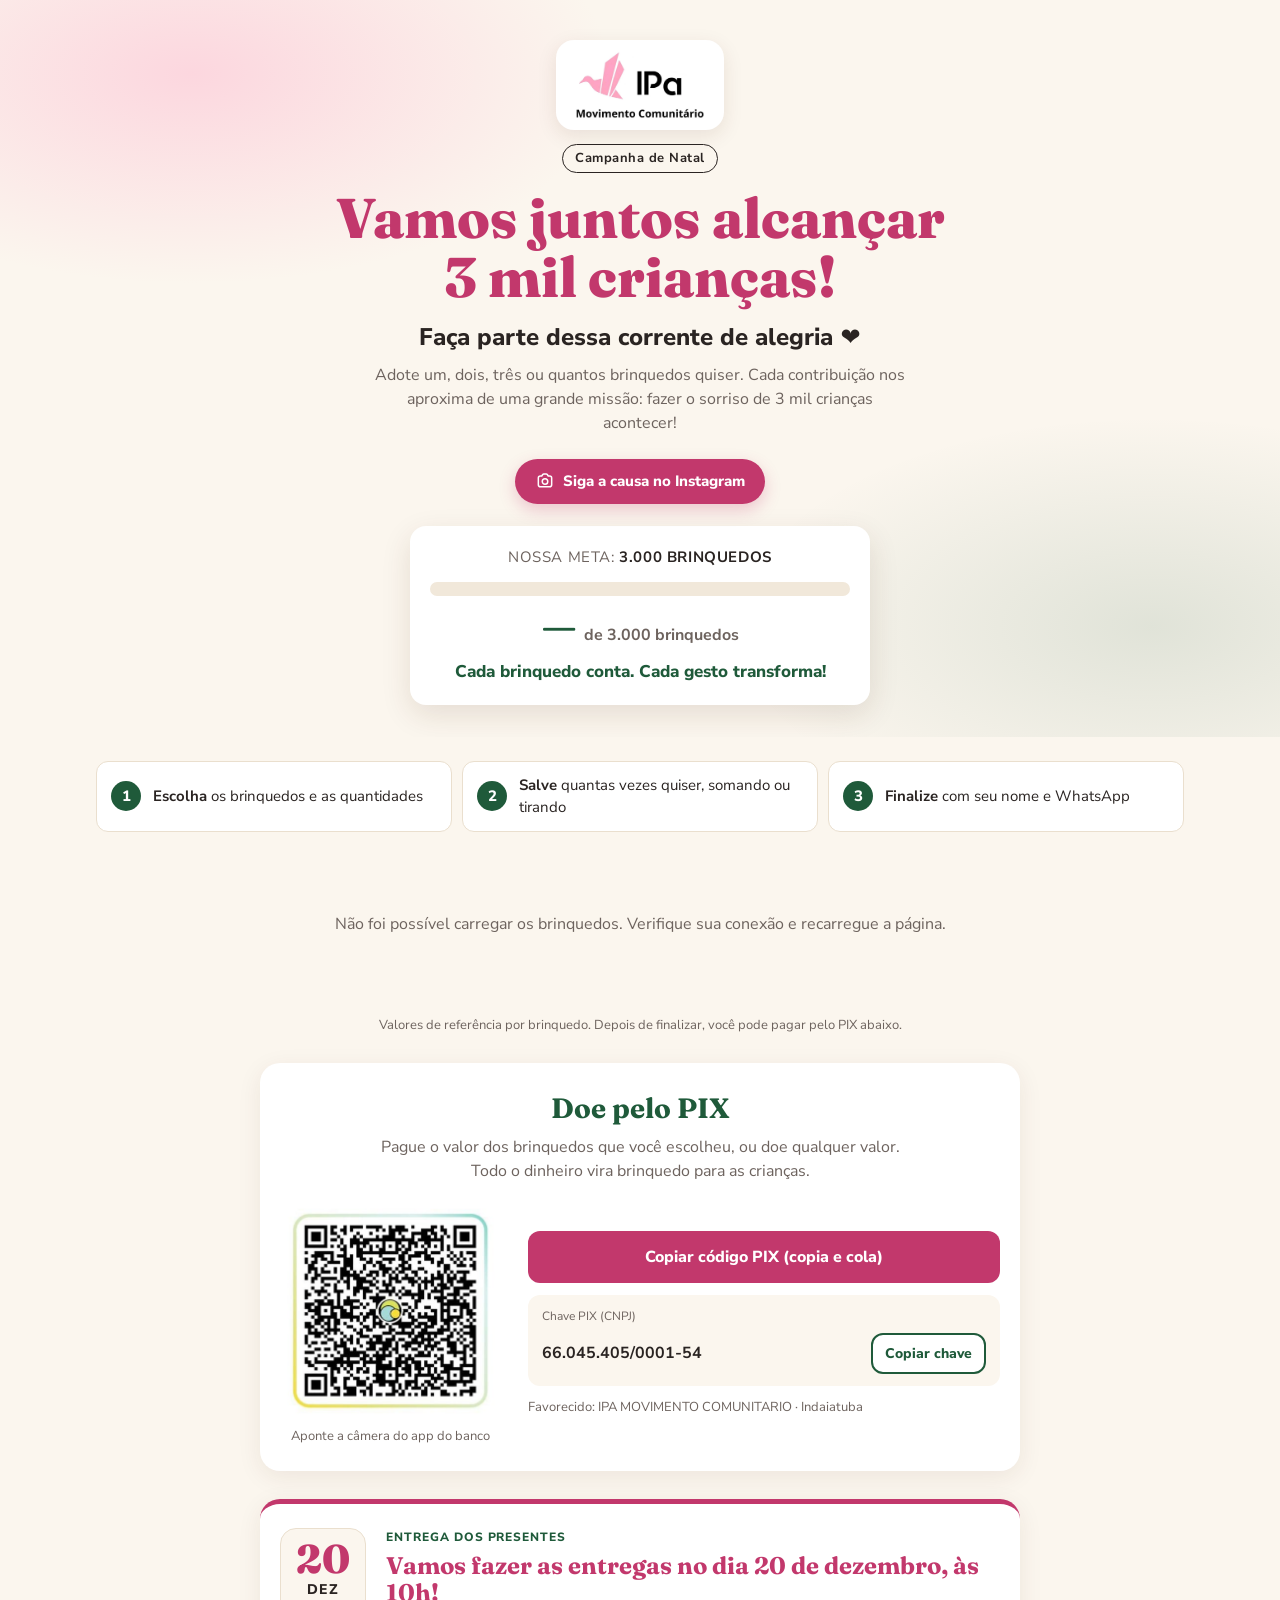
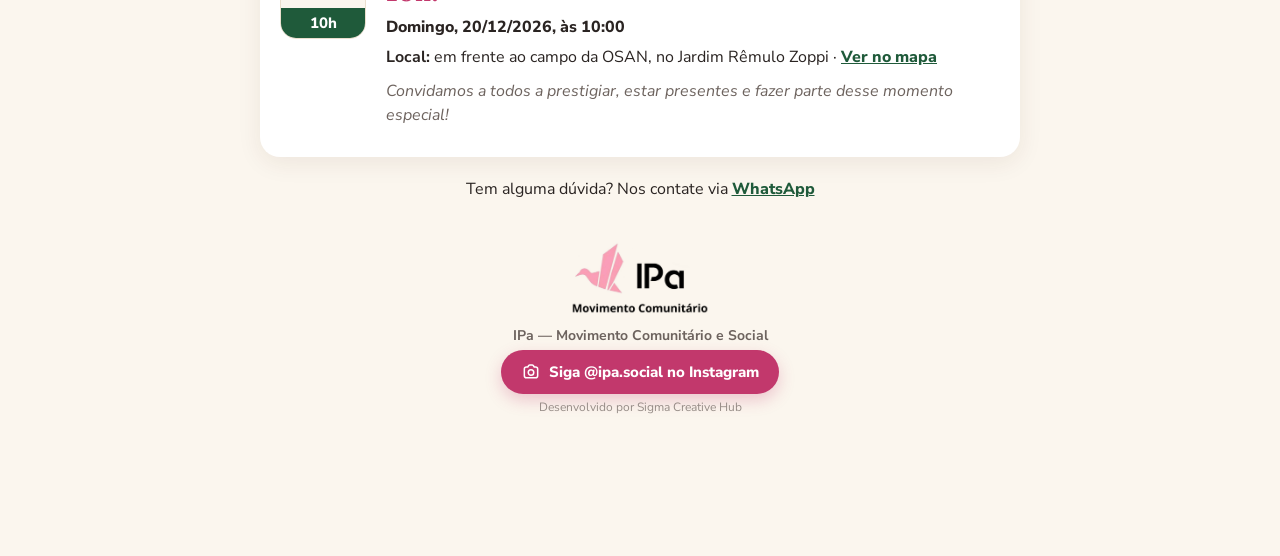
==== campanhanatal2026/index.html @ 252973ae "Adiciona landing page da Campanha de Natal 2026 em /campanhanatal2026 Co-Authored-By: Claude Opus 5." ====
<!doctype html>
<html lang="pt-BR">
<head>
  <meta charset="utf-8">
  <meta name="viewport" content="width=device-width, initial-scale=1, viewport-fit=cover">
  <title>Campanha de Natal IPa — Vamos juntos alcançar 3 mil crianças</title>
  <meta name="description" content="Campanha de Natal da IPa: escolha os brinquedos que você quer doar e ajude a levar alegria para 3 mil crianças.">
  <meta property="og:type" content="website">
  <meta property="og:site_name" content="IPa — Movimento Comunitário">
  <meta property="og:title" content="Campanha de Natal IPa — Vamos juntos alcançar 3 mil crianças!">
  <meta property="og:description" content="Escolha os brinquedos que você quer doar e faça parte dessa corrente de alegria.">
  <meta property="og:url" content="https://ipasocial.com.br/campanhanatal2026/">
  <meta property="og:image" content="https://ipasocial.com.br/campanhanatal2026/img/og-campanha.jpg">
  <meta property="og:image:type" content="image/jpeg">
  <meta property="og:image:width" content="1200">
  <meta property="og:image:height" content="630">
  <meta property="og:image:alt" content="Campanha de Natal IPa: vamos juntos alcançar 3 mil crianças">
  <meta property="og:locale" content="pt_BR">
  <meta name="twitter:card" content="summary_large_image">
  <meta name="theme-color" content="#fbf6ee">
  <link rel="preconnect" href="https://fonts.googleapis.com">
  <link rel="preconnect" href="https://fonts.gstatic.com" crossorigin>
  <link href="https://fonts.googleapis.com/css2?family=Fraunces:opsz,wght@9..144,600;9..144,800&family=Nunito+Sans:wght@400;600;700;800&display=swap" rel="stylesheet">
  <link rel="stylesheet" href="styles.css">
  <script src="https://challenges.cloudflare.com/turnstile/v0/api.js?render=explicit" defer></script>
  <script src="vendor-qrcode.js" defer></script>
  <script src="app.js" defer></script>
</head>
<body>
  <a class="pular" href="#catalogo">Pular para os brinquedos</a>

  <header class="hero">
    <div class="hero__neve" aria-hidden="true"></div>
    <div class="hero__conteudo">
      <div class="logo-selo"><img src="img/logo-ipa.webp" alt="IPa — Movimento Comunitário" width="640" height="339"></div>
      <p class="selo">Campanha de Natal</p>
      <h1>Vamos juntos alcançar 3 mil crianças!</h1>
      <p class="hero__sub">Faça parte dessa corrente de <span class="nowrap">alegria <span aria-hidden="true">❤️</span></span></p>
      <p class="hero__texto">Adote um, dois, três ou quantos brinquedos quiser. Cada contribuição nos aproxima de uma grande missão: fazer o sorriso de 3 mil crianças acontecer!</p>

      <p class="insta insta--topo"><a class="botao-insta" href="https://www.instagram.com/ipa.social/" target="_blank" rel="noopener"><svg class="botao-insta__icone" viewBox="0 0 24 24" width="20" height="20" aria-hidden="true" focusable="false"><path d="M4 8.5A2.5 2.5 0 0 1 6.5 6h1.6l1.2-1.8c.3-.4.7-.7 1.2-.7h3c.5 0 .9.3 1.2.7L15.9 6h1.6A2.5 2.5 0 0 1 20 8.5v8a2.5 2.5 0 0 1-2.5 2.5h-11A2.5 2.5 0 0 1 4 16.5z" fill="none" stroke="currentColor" stroke-width="1.8" stroke-linejoin="round"/><circle cx="12" cy="12.5" r="3.3" fill="none" stroke="currentColor" stroke-width="1.8"/></svg>Siga a causa no Instagram</a></p>

      <section class="placar" aria-live="polite" aria-label="Brinquedos arrecadados até agora">
        <p class="placar__titulo">Nossa meta: <strong><span id="meta">3.000</span> brinquedos</strong></p>
        <div class="placar__barra" role="progressbar" aria-valuemin="0" id="barraMeta" aria-valuenow="0">
          <span id="barraPreench"></span>
        </div>
        <p class="placar__numeros"><span class="placar__total" id="totalGeral">—</span> <span class="placar__rotulo">de <span id="metaTexto">3.000</span> brinquedos <span id="metaPct"></span></span></p>
        <p class="placar__lema">Cada brinquedo conta. Cada gesto transforma!</p>
      </section>
    </div>
  </header>

  <main id="principal">
    <div class="aviso aviso--encerrada" id="avisoEncerrada" hidden>
      A campanha foi encerrada. Muito obrigado a todos que participaram!
    </div>

    <ol class="passos" aria-label="Como funciona">
      <li><span>1</span><div><strong>Escolha</strong> os brinquedos e as quantidades</div></li>
      <li><span>2</span><div><strong>Salve</strong> quantas vezes quiser, somando ou tirando</div></li>
      <li><span>3</span><div><strong>Finalize</strong> com seu nome e WhatsApp</div></li>
    </ol>

    <section id="catalogo" aria-label="Brinquedos para doação">
      <div class="grade" id="grade">
        <p class="carregando">Carregando brinquedos…</p>
      </div>
    </section>

    <p class="nota">Valores de referência por brinquedo. Depois de finalizar, você pode pagar pelo PIX abaixo.</p>

    <section class="pix" id="pix" aria-labelledby="pixTitulo">
      <h2 id="pixTitulo">Doe pelo PIX</h2>
      <p class="pix__texto">Pague o valor dos brinquedos que você escolheu, ou doe qualquer valor. Todo o dinheiro vira brinquedo para as crianças.</p>
      <div class="pix__conteudo" data-pix></div>
    </section>

    <section class="evento" aria-labelledby="eventoTitulo">
      <div class="evento__data" aria-hidden="true">
        <span class="evento__dia">20</span>
        <span class="evento__mes">dez</span>
        <span class="evento__hora">10h</span>
      </div>
      <div class="evento__texto">
        <p class="evento__selo">Entrega dos presentes</p>
        <h2 id="eventoTitulo">Vamos fazer as entregas no dia 20 de dezembro, às 10h!</h2>
        <p class="evento__quando">Domingo, 20/12/2026, às 10:00</p>
        <p class="evento__local"><strong>Local:</strong> em frente ao campo da OSAN, no Jardim Rêmulo Zoppi
          · <a href="https://www.google.com/maps/search/?api=1&amp;query=Campo%20da%20OSAN%20Jardim%20R%C3%AAmulo%20Zoppi%20Indaiatuba" target="_blank" rel="noopener">Ver no mapa</a></p>
        <p class="evento__convite">Convidamos a todos a prestigiar, estar presentes e fazer parte desse momento especial!</p>
      </div>
    </section>

    <p class="duvidas">Tem alguma dúvida? Nos contate via <a href="https://wa.me/5519992252700?text=Ol%C3%A1!%20Tenho%20uma%20d%C3%BAvida%20sobre%20a%20Campanha%20de%20Natal%20da%20IPa." target="_blank" rel="noopener">WhatsApp</a></p>
  </main>

  <section class="obrigado" id="obrigado" hidden tabindex="-1" aria-labelledby="obrigadoTitulo">
    <div class="obrigado__cartao">
      <div class="obrigado__estrela" aria-hidden="true">★</div>
      <h2 id="obrigadoTitulo">Obrigado, <span id="obrigadoNome"></span>!</h2>
      <p>Sua doação foi registrada. Veja o resumo:</p>
      <table class="resumo">
        <thead><tr><th>Brinquedo</th><th>Qtd.</th><th>Valor</th></tr></thead>
        <tbody id="obrigadoItens"></tbody>
        <tfoot><tr><td>Total</td><td id="obrigadoQtd"></td><td id="obrigadoValor"></td></tr></tfoot>
      </table>
      <p class="obrigado__instrucoes" id="obrigadoInstrucoes"></p>
      <div class="pix pix--obrigado">
        <h3>Pague pelo PIX: <span id="obrigadoValorPix"></span></h3>
        <p class="pix__texto">Este código já vem com o valor da sua doação. É só copiar e colar no app do seu banco, na opção <strong>PIX Copia e Cola</strong>.</p>
        <div class="pix__valor">
          <figure class="pix__qr pix__qr--valor"><img id="qrValor" alt="QR Code PIX com o valor da sua doação" width="220" height="220"><figcaption>Ou escaneie com o app do banco</figcaption></figure>
          <div class="pix__acoes">
            <button type="button" class="botao botao--primario botao--largo" id="btnCopiarValor">Copiar código PIX</button>
            <a class="botao botao--secundario botao--largo botao--link" id="btnMeuWhats" href="#" target="_blank" rel="noopener">Mandar para meu WhatsApp</a>
            <p class="pix__favorecido">Favorecido: IPA MOVIMENTO COMUNITARIO · Indaiatuba</p>
          </div>
        </div>
        <p class="obrigado__comprovante"><a id="linkComprovante" href="https://wa.me/5519992252700" target="_blank" rel="noopener">Depois de pagar, envie o comprovante pelo WhatsApp</a></p>
      </div>
      <button type="button" class="botao botao--secundario" id="btnImprimir">Salvar ou imprimir resumo</button>
    </div>
  </section>

  <div class="barra" id="barra" hidden>
    <div class="barra__resumo">
      <strong id="barraQtd">0 brinquedos</strong>
      <span id="barraValor">R$ 0,00</span>
      <small id="barraStatus" aria-live="polite"></small>
    </div>
    <div class="barra__acoes">
      <button type="button" class="botao botao--secundario" id="btnSalvar" disabled>Salvar</button>
      <button type="button" class="botao botao--primario" id="btnFinalizar" disabled>Finalizar</button>
    </div>
  </div>

  <dialog class="modal" id="modal" aria-labelledby="modalTitulo">
    <form id="formFinalizar" novalidate>
      <button type="button" class="modal__fechar" id="btnFechar" aria-label="Fechar">×</button>
      <h2 id="modalTitulo">Finalizar doação</h2>
      <ul class="modal__itens" id="modalItens"></ul>
      <p class="modal__total" id="modalTotal"></p>

      <label>Seu nome
        <input name="nome" id="campoNome" autocomplete="name" maxlength="80" required>
      </label>
      <label>WhatsApp (com DDD)
        <input name="whatsapp" id="campoWhats" type="tel" inputmode="tel" autocomplete="tel" placeholder="(11) 99999-9999" maxlength="16" required>
      </label>
      <label>E-mail <span class="opcional">(opcional, para receber o resumo)</span>
        <input name="email" id="campoEmail" type="email" autocomplete="email" maxlength="120">
      </label>
      <label class="check">
        <input type="checkbox" id="campoAceite" required>
        <span>Autorizo a IPa a usar meu nome e contato apenas para combinar esta doação. Os dados serão apagados após a campanha.</span>
      </label>

      <p class="modal__alerta">Depois de finalizar, não é possível alterar a doação.</p>
      <div id="turnstileModal" class="turnstile"></div>
      <p class="modal__erro" id="modalErro" role="alert"></p>
      <button type="submit" class="botao botao--primario botao--largo" id="btnConfirmar">Confirmar doação</button>
    </form>
  </dialog>

  <div class="toast" id="toast" role="status" aria-live="polite" hidden></div>
  <div class="verif" id="turnstileCaixa" aria-live="polite">
    <p>Só um instante: confirme que você é uma pessoa para salvar.</p>
    <div id="turnstile"></div>
  </div>

  <footer class="rodape">
    <img class="rodape__logo" src="img/logo-ipa.webp" alt="IPa — Movimento Comunitário" width="160" height="85" loading="lazy">
    <p><strong>IPa — Movimento Comunitário e Social</strong></p>
    <p class="insta insta--rodape"><a class="botao-insta" href="https://www.instagram.com/ipa.social/" target="_blank" rel="noopener"><svg class="botao-insta__icone" viewBox="0 0 24 24" width="20" height="20" aria-hidden="true" focusable="false"><path d="M4 8.5A2.5 2.5 0 0 1 6.5 6h1.6l1.2-1.8c.3-.4.7-.7 1.2-.7h3c.5 0 .9.3 1.2.7L15.9 6h1.6A2.5 2.5 0 0 1 20 8.5v8a2.5 2.5 0 0 1-2.5 2.5h-11A2.5 2.5 0 0 1 4 16.5z" fill="none" stroke="currentColor" stroke-width="1.8" stroke-linejoin="round"/><circle cx="12" cy="12.5" r="3.3" fill="none" stroke="currentColor" stroke-width="1.8"/></svg>Siga @ipa.social no Instagram</a></p>
    <p class="rodape__sigma">Desenvolvido por Sigma Creative Hub</p>
  </footer>
</body>
</html>
---- campanhanatal2026/styles.css ----
:root {
  --vermelho: #c2386c;        /* rosa-framboesa (destaques, botões, preços) */
  --vermelho-escuro: #9c2754;
  --rosa-ipa: #fea4c6;        /* rosa da logo */
  --verde: #1f5a3a;
  --verde-escuro: #143d27;
  --dourado: #e2b24a;
  --ouro-titulo: #c2386c;
  --creme: #fbf6ee;
  --papel: #ffffff;
  --tinta: #2a2422;
  --tinta-suave: #6d635e;
  --linha: #eadfce;
  --raio: 16px;
  --sombra: 0 6px 24px rgba(74, 38, 20, .08);
  --fonte-titulo: 'Fraunces', Georgia, serif;
  --fonte: 'Nunito Sans', system-ui, -apple-system, 'Segoe UI', Arial, sans-serif;
}

* { box-sizing: border-box; }
[hidden] { display: none !important; }
html { -webkit-text-size-adjust: 100%; }
body {
  margin: 0;
  font-family: var(--fonte);
  color: var(--tinta);
  background: var(--creme);
  line-height: 1.5;
  padding-bottom: 104px;
}
img { max-width: 100%; display: block; }
button, input { font: inherit; }

.pular { position: absolute; left: -999px; top: 8px; background: #fff; padding: 8px 12px; border-radius: 8px; z-index: 50; }
.pular:focus { left: 8px; }

/* ---------- topo ---------- */
.hero {
  position: relative;
  overflow: hidden;
  color: var(--tinta);
  background:
    radial-gradient(600px 300px at 15% 10%, rgba(254, 164, 198, .38), transparent 70%),
    radial-gradient(600px 300px at 90% 85%, rgba(31, 90, 58, .12), transparent 70%),
    var(--creme);
  padding: 40px 16px 32px;
  text-align: center;
}
.hero__neve {
  display: none;
  position: absolute; inset: 0; pointer-events: none; opacity: .35;
  background-image:
    radial-gradient(2px 2px at 20px 30px, #fff 50%, transparent 51%),
    radial-gradient(1.5px 1.5px at 90px 80px, #fff 50%, transparent 51%),
    radial-gradient(2.5px 2.5px at 160px 20px, #fff 50%, transparent 51%),
    radial-gradient(1.5px 1.5px at 230px 110px, #fff 50%, transparent 51%),
    radial-gradient(2px 2px at 300px 60px, #fff 50%, transparent 51%);
  background-size: 320px 140px;
}
.hero__conteudo { position: relative; max-width: 720px; margin: 0 auto; }
.selo {
  display: inline-block; margin: 0 0 12px; padding: 4px 12px;
  border: 1px solid currentColor; border-radius: 999px;
  font-size: 13px; font-weight: 700; letter-spacing: .04em;
}
.logo-selo {
  display: block; width: max-content; margin-left: auto; margin-right: auto; background: #fff; border-radius: 18px; padding: 10px 18px; margin-top: 0; margin-bottom: 14px;
  box-shadow: 0 6px 20px rgba(74, 38, 20, .10);
}
.logo-selo img { width: 132px; height: auto; }
.nowrap { white-space: nowrap; }
.hero h1 {
  font-family: var(--fonte-titulo); font-weight: 800; color: var(--ouro-titulo);
  font-size: clamp(32px, 8vw, 56px); line-height: 1.05; margin: 4px auto 12px; max-width: 680px;
  text-wrap: balance;
}
.hero__sub { font-size: clamp(19px, 4.6vw, 24px); font-weight: 800; margin: 0 0 8px; }
.hero__texto { margin: 0 auto 24px; max-width: 540px; font-size: 16px; color: var(--tinta-suave); }

.placar {
  background: var(--papel); color: var(--tinta);
  border-radius: var(--raio); padding: 20px; box-shadow: 0 10px 30px rgba(74, 38, 20, .12);
  max-width: 460px; margin: 0 auto; text-align: center;
}
.placar__titulo { margin: 0; font-size: 15px; text-transform: uppercase; letter-spacing: .04em; color: var(--tinta-suave); }
.placar__titulo strong { color: var(--tinta); }
.placar__barra { height: 14px; background: #f1e8da; border-radius: 999px; margin: 14px 0 10px; overflow: hidden; }
.placar__barra span {
  display: block; height: 100%; width: 0; border-radius: 999px;
  background: linear-gradient(90deg, var(--rosa-ipa), var(--vermelho));
  transition: width .8s ease;
}
.placar__numeros { margin: 0; display: flex; align-items: baseline; justify-content: center; gap: 8px; flex-wrap: wrap; }
.placar__total {
  font-family: var(--fonte-titulo); font-weight: 800; font-size: 40px; line-height: 1;
  color: var(--verde); font-variant-numeric: tabular-nums;
}
.placar__rotulo { font-weight: 700; color: var(--tinta-suave); }
.placar__lema { margin: 12px 0 0; font-weight: 800; color: var(--verde); font-size: 17px; }

/* ---------- conteúdo ---------- */
main { max-width: 1120px; margin: 0 auto; padding: 24px 16px 8px; }

.aviso { border-radius: 12px; padding: 14px 16px; margin-bottom: 16px; font-weight: 700; text-align: center; }
.aviso--encerrada { background: #fff3cd; color: #6a4b00; border: 1px solid #f0d78a; }

.passos {
  list-style: none; padding: 0; margin: 0 0 24px;
  display: grid; gap: 10px; grid-template-columns: 1fr;
}
.passos li {
  display: flex; gap: 12px; align-items: center;
  background: var(--papel); border: 1px solid var(--linha); border-radius: 12px; padding: 12px 14px; font-size: 15px;
}
.passos span {
  flex: 0 0 30px; height: 30px; border-radius: 50%;
  display: grid; place-items: center;
  background: var(--verde); color: #fff; font-weight: 800;
}
@media (min-width: 720px) { .passos { grid-template-columns: repeat(3, 1fr); } }

.grade { display: grid; gap: 14px; grid-template-columns: repeat(2, minmax(0, 1fr)); }
@media (min-width: 720px) { .grade { grid-template-columns: repeat(3, minmax(0, 1fr)); gap: 18px; } }
@media (min-width: 1000px) { .grade { grid-template-columns: repeat(4, minmax(0, 1fr)); } }
.carregando { grid-column: 1 / -1; text-align: center; color: var(--tinta-suave); padding: 40px 0; }

.cartao {
  background: var(--papel); border-radius: var(--raio); box-shadow: var(--sombra);
  border: 2px solid transparent; overflow: hidden;
  display: flex; flex-direction: column; transition: border-color .2s, transform .2s;
}
.cartao--escolhido { border-color: var(--verde); }
.cartao__foto { position: relative; aspect-ratio: 1; background: #fff; }
.cartao__foto img { width: 100%; height: 100%; object-fit: contain; padding: 6px; }
.cartao__selo {
  position: absolute; top: 8px; left: 8px;
  background: var(--verde); color: #fff; font-size: 12px; font-weight: 800;
  padding: 3px 9px; border-radius: 999px;
}
.cartao__corpo { padding: 12px; display: flex; flex-direction: column; gap: 4px; flex: 1; }
.cartao__nome { font-weight: 800; font-size: 15px; line-height: 1.25; margin: 0; }
.cartao__desc { font-size: 13px; color: var(--tinta-suave); margin: 0; }
.cartao__preco { font-family: var(--fonte-titulo); font-weight: 800; font-size: 22px; color: var(--vermelho); margin: 6px 0 0; }
.cartao__prometidos { font-size: 12px; color: var(--tinta-suave); margin: 0 0 10px; }
.cartao__prometidos strong { color: var(--verde); }

.contador { margin-top: auto; display: grid; grid-template-columns: 40px 1fr 40px; gap: 6px; align-items: center; }
.contador button {
  height: 40px; border-radius: 10px; border: 1.5px solid var(--linha); background: #fff;
  font-size: 22px; font-weight: 800; color: var(--verde); cursor: pointer; line-height: 1;
}
.contador button:hover:not(:disabled) { border-color: var(--verde); }
.contador button:disabled { opacity: .35; cursor: not-allowed; }
.contador input {
  height: 40px; width: 100%; text-align: center; border-radius: 10px;
  border: 1.5px solid var(--linha); font-weight: 800; font-size: 17px; -moz-appearance: textfield;
}
.contador input::-webkit-outer-spin-button, .contador input::-webkit-inner-spin-button { -webkit-appearance: none; margin: 0; }
.contador input:focus, .contador button:focus-visible { outline: 3px solid rgba(31, 90, 58, .3); outline-offset: 1px; border-color: var(--verde); }

.nota { font-size: 13px; color: var(--tinta-suave); text-align: center; margin: 24px auto 8px; max-width: 560px; }

/* ---------- PIX ---------- */
.pix {
  background: var(--papel); border-radius: 20px; box-shadow: var(--sombra);
  padding: 24px 20px; margin: 28px auto 8px; max-width: 760px; text-align: center;
}
.pix h2, .pix h3 { font-family: var(--fonte-titulo); color: var(--verde); margin: 0 0 6px; }
.pix h2 { font-size: 28px; }
.pix h3 { font-size: 21px; }
.pix__texto { margin: 0 auto 18px; max-width: 520px; color: var(--tinta-suave); }
.pix__conteudo { display: grid; gap: 18px; align-items: center; grid-template-columns: minmax(0, 1fr); }
.pix__conteudo > * { min-width: 0; }
.pix__qr { margin: 0; display: none; }
.pix__qr img { width: 220px; height: 220px; margin: 0 auto; border-radius: 12px; }
.pix__qr figcaption { font-size: 13px; color: var(--tinta-suave); margin-top: 6px; }
.pix__acoes { display: flex; flex-direction: column; gap: 12px; text-align: left; }
.pix__chave {
  display: flex; flex-wrap: wrap; align-items: center; justify-content: space-between; gap: 8px 12px;
  background: var(--creme); border-radius: 12px; padding: 12px 14px;
}
.pix__chave span { font-size: 12px; color: var(--tinta-suave); width: 100%; }
.pix__chave strong { font-size: 16px; white-space: nowrap; }
.pix__chave .botao { padding: 8px 12px; font-size: 14px; white-space: nowrap; }
.pix__favorecido { margin: 0; font-size: 13px; color: var(--tinta-suave); }
@media (min-width: 720px) {
  .pix__conteudo { grid-template-columns: auto minmax(0, 1fr); gap: 28px; }
  .pix--obrigado .pix__conteudo { grid-template-columns: minmax(0, 1fr); }
  .pix__qr { display: block; }
}
.pix__valor { display: grid; gap: 16px; grid-template-columns: minmax(0, 1fr); align-items: center; }
.pix__qr--valor { display: none; }
.botao--link { display: block; text-align: center; text-decoration: none; }
@media (min-width: 720px) { .pix__valor { grid-template-columns: auto minmax(0, 1fr); gap: 24px; } .pix__qr--valor { display: block; } }
.pix--obrigado { box-shadow: none; border: 1.5px solid var(--linha); margin-top: 16px; padding: 18px 16px; }
.obrigado__comprovante { margin: 14px 0 0; }
.obrigado__comprovante a, .duvidas a, .rodape a { color: var(--verde); font-weight: 800; }

.evento {
  display: flex; gap: 20px; align-items: flex-start;
  background: var(--papel); border-radius: 20px; box-shadow: var(--sombra);
  border-top: 5px solid var(--vermelho);
  padding: 24px 20px; margin: 28px auto 8px; max-width: 760px;
}
.evento__data {
  flex: 0 0 auto; width: 86px; text-align: center; border-radius: 16px; overflow: hidden;
  background: var(--creme); border: 1.5px solid var(--linha);
}
.evento__dia { display: block; font-family: var(--fonte-titulo); font-weight: 800; font-size: 40px; line-height: 1; color: var(--vermelho); padding-top: 10px; }
.evento__mes { display: block; font-weight: 800; text-transform: uppercase; letter-spacing: .08em; font-size: 14px; }
.evento__hora { display: block; margin-top: 8px; background: var(--verde); color: #fff; font-weight: 800; font-size: 15px; padding: 4px 0; }
.evento__texto { min-width: 0; }
.evento__selo { margin: 0; font-size: 12px; font-weight: 800; letter-spacing: .08em; text-transform: uppercase; color: var(--verde); }
.evento h2 { font-family: var(--fonte-titulo); color: var(--vermelho); font-size: 24px; line-height: 1.15; margin: 6px 0 8px; }
.evento p { margin: 0 0 6px; }
.evento__quando { font-weight: 800; }
.evento__local a { color: var(--verde); font-weight: 800; white-space: nowrap; }
.evento__convite { color: var(--tinta-suave); font-style: italic; margin-top: 10px !important; }
@media (max-width: 480px) {
  .evento { flex-direction: column; align-items: center; text-align: center; }
}

.insta { margin: 0 0 22px; }
.insta--rodape { margin: 14px 0 12px; }
.botao-insta {
  display: inline-flex; align-items: center; gap: 8px; padding: 11px 20px; border-radius: 999px; font-weight: 800; font-size: 15px;
  text-decoration: none; color: #fff; background: var(--vermelho); box-shadow: 0 6px 16px rgba(194, 56, 108, .25);
  transition: background .2s, transform .2s;
}
.rodape a.botao-insta, .rodape a.botao-insta:hover { color: #fff; }
.botao-insta:hover { background: var(--vermelho-escuro); transform: translateY(-1px); }
.botao-insta__icone { flex-shrink: 0; }
.botao-insta:focus-visible { outline: 3px solid rgba(194, 56, 108, .35); outline-offset: 2px; }

.duvidas { text-align: center; font-size: 16px; margin: 20px 0 8px; }

/* ---------- barra inferior ---------- */
.barra {
  position: fixed; left: 0; right: 0; bottom: 0; z-index: 20;
  background: var(--papel); border-top: 1px solid var(--linha);
  box-shadow: 0 -8px 24px rgba(74, 38, 20, .1);
  padding: 12px 16px calc(12px + env(safe-area-inset-bottom));
  display: flex; gap: 12px; align-items: center; justify-content: space-between;
}
.barra__resumo { display: flex; flex-direction: column; min-width: 0; line-height: 1.25; }
.barra__resumo strong { font-size: 16px; }
.barra__resumo span { color: var(--vermelho); font-weight: 800; }
.barra__resumo small { color: var(--tinta-suave); font-size: 12px; white-space: nowrap; overflow: hidden; text-overflow: ellipsis; }
.barra__acoes { display: flex; gap: 8px; flex-shrink: 0; }
@media (min-width: 720px) {
  .barra { left: 50%; right: auto; transform: translateX(-50%); bottom: 16px; width: min(720px, calc(100% - 32px)); border-radius: 18px; border: 1px solid var(--linha); }
}

.botao {
  border: 0; border-radius: 12px; padding: 12px 18px; font-weight: 800; font-size: 15px;
  cursor: pointer; transition: background .2s, opacity .2s;
}
.botao:disabled { opacity: .45; cursor: not-allowed; }
.botao--primario { background: var(--vermelho); color: #fff; }
.botao--primario:hover:not(:disabled) { background: var(--vermelho-escuro); }
.botao--secundario { background: #fff; color: var(--verde); border: 2px solid var(--verde); padding: 10px 16px; }
.botao--secundario:hover:not(:disabled) { background: #eef6f0; }
.botao--largo { width: 100%; padding: 14px; font-size: 16px; }

/* ---------- modal ---------- */
.modal {
  border: 0; border-radius: 20px; padding: 0; width: min(480px, calc(100% - 24px));
  max-height: calc(100dvh - 24px); overflow: auto; box-shadow: 0 20px 60px rgba(0,0,0,.3);
}
.modal::backdrop { background: rgba(30, 15, 10, .55); }
.modal form { padding: 24px 20px 20px; position: relative; display: flex; flex-direction: column; gap: 12px; }
.modal h2 { font-family: var(--fonte-titulo); color: var(--vermelho); margin: 0; font-size: 26px; }
.modal__fechar { position: absolute; top: 10px; right: 12px; border: 0; background: none; font-size: 30px; line-height: 1; cursor: pointer; color: var(--tinta-suave); padding: 4px 8px; }
.modal__itens { list-style: none; margin: 0; padding: 10px 12px; background: var(--creme); border-radius: 12px; font-size: 14px; max-height: 180px; overflow: auto; }
.modal__itens li { display: flex; justify-content: space-between; gap: 8px; padding: 3px 0; }
.modal__total { margin: 0; font-weight: 800; text-align: right; }
.modal label { display: flex; flex-direction: column; gap: 4px; font-weight: 700; font-size: 14px; }
.modal input[type=text], .modal input:not([type]), .modal input[type=tel], .modal input[type=email] {
  border: 1.5px solid var(--linha); border-radius: 10px; padding: 11px 12px; font-size: 16px; font-weight: 400;
}
.modal input:focus { outline: 3px solid rgba(31, 90, 58, .25); border-color: var(--verde); }
.opcional { font-weight: 400; color: var(--tinta-suave); }
.check { flex-direction: row !important; align-items: flex-start; gap: 10px !important; font-weight: 400 !important; font-size: 13px !important; color: var(--tinta-suave); }
.check input { margin-top: 3px; width: 18px; height: 18px; accent-color: var(--verde); flex-shrink: 0; }
.modal__alerta { margin: 0; font-size: 13px; font-weight: 700; color: var(--vermelho-escuro); }
.modal__erro { margin: 0; color: var(--vermelho); font-weight: 700; font-size: 14px; min-height: 0; }
.modal__erro:empty { display: none; }

/* ---------- obrigado ---------- */
.obrigado { padding: 32px 16px; }
.obrigado__cartao {
  max-width: 560px; margin: 0 auto; background: var(--papel); border-radius: 20px; box-shadow: var(--sombra);
  padding: 32px 20px; text-align: center;
}
.obrigado__estrela { font-size: 44px; color: var(--dourado); line-height: 1; }
.obrigado h2 { font-family: var(--fonte-titulo); color: var(--vermelho); font-size: 30px; margin: 8px 0; }
.resumo { width: 100%; border-collapse: collapse; margin: 16px 0; text-align: left; font-size: 14px; }
.resumo th { background: var(--creme); padding: 8px; font-size: 13px; }
.resumo td { padding: 8px; border-bottom: 1px solid var(--linha); }
.resumo th:nth-child(2), .resumo td:nth-child(2) { text-align: center; }
.resumo th:nth-child(3), .resumo td:nth-child(3) { text-align: right; white-space: nowrap; }
.resumo tfoot td { font-weight: 800; border-bottom: 0; }
.obrigado__instrucoes { background: #eef6f0; color: var(--verde-escuro); border-radius: 12px; padding: 14px; text-align: left; }

/* ---------- avisos ---------- */
.toast {
  position: fixed; left: 50%; bottom: 100px; transform: translateX(-50%); z-index: 40;
  background: var(--tinta); color: #fff; padding: 12px 18px; border-radius: 12px; font-weight: 700; font-size: 14px;
  max-width: calc(100% - 32px); box-shadow: 0 8px 24px rgba(0,0,0,.25);
}
.toast--erro { background: var(--vermelho); }
.turnstile { display: flex; justify-content: center; }
.verif {
  position: fixed; left: 50%; transform: translateX(-50%); bottom: 96px; z-index: 30;
  background: var(--papel); border-radius: 16px; padding: 14px 14px 10px; box-shadow: 0 12px 40px rgba(0,0,0,.25);
  width: min(340px, calc(100% - 24px)); text-align: center;
  visibility: hidden; opacity: 0; pointer-events: none; transition: opacity .2s;
}
.verif--aberta { visibility: visible; opacity: 1; pointer-events: auto; }
.verif p { margin: 0 0 10px; font-weight: 700; font-size: 14px; }
@media (min-width: 720px) { .verif { bottom: 110px; } }

.rodape { text-align: center; padding: 24px 16px 32px; color: var(--tinta-suave); font-size: 14px; }
.rodape p { margin: 4px 0; }
.rodape__logo { width: 140px; height: auto; margin: 0 auto 10px; mix-blend-mode: multiply; }
.rodape__sigma { font-size: 12px; opacity: .7; }

@media (prefers-reduced-motion: reduce) { * { transition: none !important; } }

@media print {
  .hero, main, .barra, .rodape, .toast, .turnstile, .verif, #btnImprimir, .obrigado__comprovante, .insta { display: none !important; }
  body { background: #fff; padding: 0; }
  .obrigado__cartao { box-shadow: none; }
}
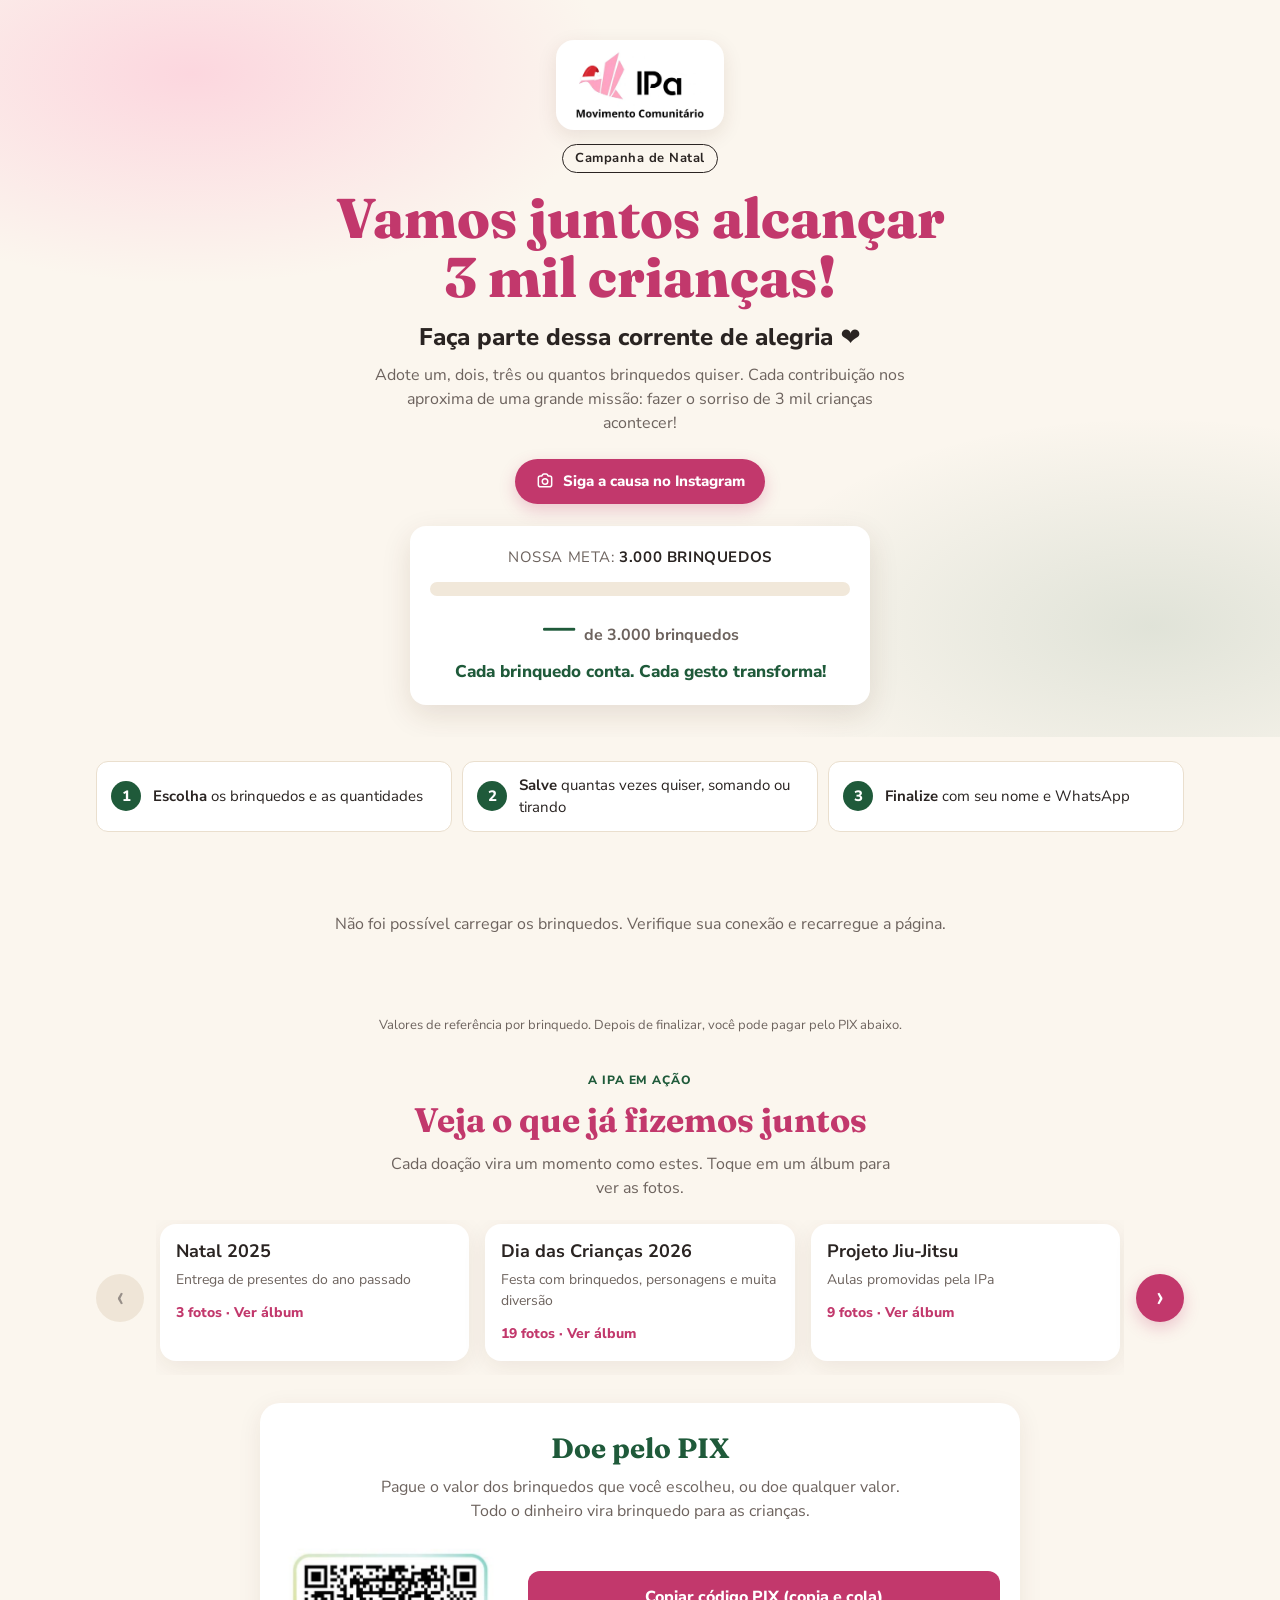
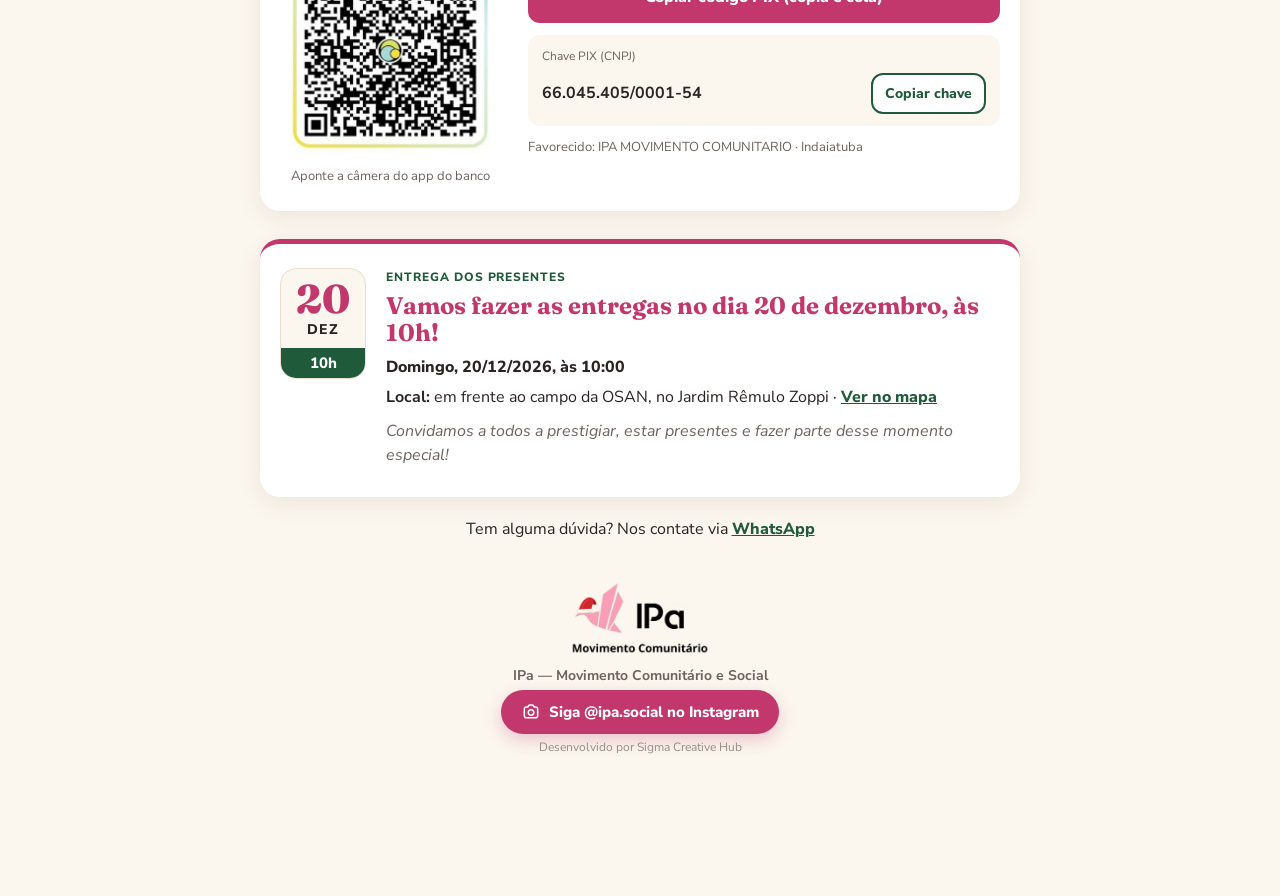
==== commit 45a0f8ec: "Atualiza landing da Campanha de Natal 2026 com galeria de fotos - Adiciona seção "Veja o que já fize" ====
--- a/campanhanatal2026/index.html
+++ b/campanhanatal2026/index.html
@@ -21,10 +21,12 @@
   <link rel="preconnect" href="https://fonts.googleapis.com">
   <link rel="preconnect" href="https://fonts.gstatic.com" crossorigin>
   <link href="https://fonts.googleapis.com/css2?family=Fraunces:opsz,wght@9..144,600;9..144,800&family=Nunito+Sans:wght@400;600;700;800&display=swap" rel="stylesheet">
-  <link rel="stylesheet" href="styles.css">
+  <link rel="stylesheet" href="styles.css?v=15">
   <script src="https://challenges.cloudflare.com/turnstile/v0/api.js?render=explicit" defer></script>
-  <script src="vendor-qrcode.js" defer></script>
-  <script src="app.js" defer></script>
+  <script src="vendor-qrcode.js?v=15" defer></script>
+  <script src="galeria-dados.js?v=15" defer></script>
+  <script src="galeria.js?v=15" defer></script>
+  <script src="app.js?v=15" defer></script>
 </head>
 <body>
   <a class="pular" href="#catalogo">Pular para os brinquedos</a>
@@ -69,6 +71,17 @@
     </section>
 
     <p class="nota">Valores de referência por brinquedo. Depois de finalizar, você pode pagar pelo PIX abaixo.</p>
+
+    <section class="galeria" id="galeria" aria-labelledby="galeriaTitulo" hidden>
+      <p class="galeria__selo">A IPa em ação</p>
+      <h2 id="galeriaTitulo">Veja o que já fizemos juntos</h2>
+      <p class="galeria__texto">Cada doação vira um momento como estes. Toque em um álbum para ver as fotos.</p>
+      <div class="galeria__carrossel">
+        <button type="button" class="galeria__seta" id="galeriaAnt" aria-label="Álbuns anteriores" disabled>‹</button>
+        <div class="galeria__albuns" id="galeriaAlbuns"></div>
+        <button type="button" class="galeria__seta" id="galeriaProx" aria-label="Próximos álbuns">›</button>
+      </div>
+    </section>
 
     <section class="pix" id="pix" aria-labelledby="pixTitulo">
       <h2 id="pixTitulo">Doe pelo PIX</h2>
@@ -163,6 +176,21 @@
     </form>
   </dialog>
 
+  <dialog class="album" id="albumModal" aria-labelledby="albumTitulo">
+    <div class="album__topo">
+      <div><h2 id="albumTitulo"></h2><p id="albumInfo"></p></div>
+      <button type="button" class="album__fechar" id="albumFechar" aria-label="Fechar álbum">×</button>
+    </div>
+    <div class="album__mosaico" id="albumMosaico"></div>
+  </dialog>
+
+  <dialog class="foto" id="fotoModal" aria-label="Foto ampliada">
+    <button type="button" class="foto__fechar" id="fotoFechar" aria-label="Fechar foto">×</button>
+    <button type="button" class="foto__nav foto__nav--ant" id="fotoAnt" aria-label="Foto anterior">‹</button>
+    <figure class="foto__quadro"><img id="fotoImg" alt=""><figcaption id="fotoContador"></figcaption></figure>
+    <button type="button" class="foto__nav foto__nav--prox" id="fotoProx" aria-label="Próxima foto">›</button>
+  </dialog>
+
   <div class="toast" id="toast" role="status" aria-live="polite" hidden></div>
   <div class="verif" id="turnstileCaixa" aria-live="polite">
     <p>Só um instante: confirme que você é uma pessoa para salvar.</p>
--- a/campanhanatal2026/styles.css
+++ b/campanhanatal2026/styles.css
@@ -332,3 +332,98 @@
   body { background: #fff; padding: 0; }
   .obrigado__cartao { box-shadow: none; }
 }
+
+/* ---------- galeria "A IPa em ação" ---------- */
+.galeria { margin: 36px auto 8px; max-width: 1120px; text-align: center; }
+.galeria__selo { margin: 0; font-size: 12px; font-weight: 800; letter-spacing: .08em; text-transform: uppercase; color: var(--verde); }
+.galeria h2 { font-family: var(--fonte-titulo); color: var(--vermelho); font-size: clamp(26px, 6vw, 34px); margin: 6px 0 6px; }
+.galeria__texto { margin: 0 auto 20px; max-width: 520px; color: var(--tinta-suave); }
+.galeria__carrossel { display: grid; grid-template-columns: 40px minmax(0, 1fr) 40px; gap: 8px; align-items: center; }
+@media (min-width: 720px) { .galeria__carrossel { grid-template-columns: 48px minmax(0, 1fr) 48px; gap: 12px; } }
+.galeria__albuns {
+  display: flex; gap: 16px; text-align: left;
+  overflow-x: auto; scroll-snap-type: x mandatory;
+  scrollbar-width: none; padding: 4px 4px 14px; scroll-padding-inline: 4px;
+}
+.galeria__albuns::-webkit-scrollbar { display: none; }
+.galeria__album { flex: 0 0 100%; }
+@media (min-width: 720px) { .galeria__album { flex: 0 0 calc((100% - 32px) / 3); } }
+.galeria__seta {
+  width: 40px; height: 40px; border-radius: 50%; border: 0; cursor: pointer;
+  background: var(--vermelho); color: #fff; font-size: 28px; line-height: 1; padding-bottom: 3px;
+  box-shadow: 0 6px 16px rgba(194, 56, 108, .25); transition: background .2s, opacity .2s;
+}
+@media (min-width: 720px) { .galeria__seta { width: 48px; height: 48px; font-size: 32px; } }
+.galeria__seta:hover:not(:disabled) { background: var(--vermelho-escuro); }
+.galeria__seta:focus-visible { outline: 3px solid rgba(194, 56, 108, .4); outline-offset: 2px; }
+.galeria__seta:disabled { background: var(--linha); color: var(--tinta-suave); box-shadow: none; cursor: default; opacity: .7; }
+.galeria__albuns--animando { scroll-snap-type: none; }
+.galeria__album {
+  flex-shrink: 0;
+  display: flex; flex-direction: column; justify-content: flex-start;
+  scroll-snap-align: start; border: 0; padding: 0; cursor: pointer; text-align: left; font: inherit; color: inherit;
+  background: var(--papel); border-radius: var(--raio); box-shadow: var(--sombra); overflow: hidden;
+  transition: transform .25s, box-shadow .25s;
+}
+.galeria__album:hover { transform: translateY(-3px); box-shadow: 0 12px 30px rgba(74, 38, 20, .14); }
+.galeria__album:focus-visible { outline: 3px solid rgba(194, 56, 108, .4); outline-offset: 3px; }
+.galeria__capa { position: relative; aspect-ratio: 4 / 3; background: var(--linha); overflow: hidden; }
+.galeria__capa img {
+  position: absolute; inset: 0; width: 100%; height: 100%; object-fit: cover;
+  opacity: 0; transform: scale(1.06); transition: opacity 1.2s ease, transform 6s ease;
+}
+.galeria__capa img.ativa { opacity: 1; transform: scale(1); }
+.galeria__info { padding: 14px 16px 16px; }
+.galeria__info h3 { margin: 0 0 4px; font-size: 18px; }
+.galeria__info p { margin: 0 0 10px; font-size: 14px; color: var(--tinta-suave); }
+.galeria__qtd { font-size: 14px; font-weight: 800; color: var(--vermelho); }
+
+body.sem-rolagem { overflow: hidden; }
+.album {
+  border: 0; padding: 0; width: min(1100px, 100%); height: min(92dvh, 100%); max-width: 100%; max-height: 100dvh;
+  border-radius: 20px; background: var(--creme); box-shadow: 0 20px 60px rgba(0,0,0,.35);
+  display: none; flex-direction: column;
+}
+.album[open] { display: flex; }
+.album::backdrop { background: rgba(30, 15, 10, .7); }
+@media (max-width: 719px) { .album { height: 100dvh; border-radius: 0; } }
+.album__topo {
+  display: flex; justify-content: space-between; align-items: flex-start; gap: 12px;
+  padding: 16px 18px 12px; border-bottom: 1px solid var(--linha); background: var(--papel);
+}
+.album__topo h2 { font-family: var(--fonte-titulo); color: var(--vermelho); margin: 0; font-size: 24px; }
+.album__topo p { margin: 2px 0 0; color: var(--tinta-suave); font-size: 14px; }
+.album__fechar, .foto__fechar {
+  flex-shrink: 0; width: 44px; height: 44px; border-radius: 50%; border: 0; cursor: pointer;
+  font-size: 30px; line-height: 1; background: var(--creme); color: var(--tinta);
+}
+.album__mosaico { flex: 1; min-height: 0; overflow-y: auto; padding: 14px; }
+.album__grade { columns: 2; column-gap: 10px; }
+@media (min-width: 720px) { .album__mosaico { padding: 18px; } .album__grade { columns: 4; column-gap: 12px; } }
+.album__foto {
+  display: block; width: 100%; margin: 0 0 10px; padding: 0; border: 0; cursor: zoom-in;
+  border-radius: 12px; overflow: hidden; background: var(--linha); break-inside: avoid;
+}
+.album__foto img { width: 100%; height: auto; display: block; transition: transform .3s; }
+.album__foto:hover img { transform: scale(1.04); }
+.album__foto:focus-visible { outline: 3px solid var(--vermelho); outline-offset: 2px; }
+
+.foto {
+  border: 0; padding: 0; width: 100vw; height: 100dvh; max-width: 100vw; max-height: 100dvh;
+  background: rgba(15, 8, 6, .94); display: none; align-items: center; justify-content: center;
+}
+.foto[open] { display: flex; }
+.foto::backdrop { background: rgba(15, 8, 6, .6); }
+.foto__quadro { margin: 0; text-align: center; max-width: 100%; }
+.foto__quadro img { max-width: 100vw; max-height: calc(100dvh - 90px); object-fit: contain; display: block; margin: 0 auto; }
+.foto__quadro figcaption { color: #fff; opacity: .8; font-weight: 700; font-size: 14px; margin-top: 10px; }
+.foto__fechar { position: absolute; top: 14px; right: 14px; z-index: 2; background: rgba(255,255,255,.92); }
+.foto__nav {
+  position: absolute; top: 50%; transform: translateY(-50%); z-index: 2;
+  width: 48px; height: 48px; border-radius: 50%; border: 0; cursor: pointer;
+  background: rgba(255,255,255,.88); color: var(--tinta); font-size: 32px; line-height: 1;
+}
+.foto__nav--ant { left: 12px; }
+.foto__nav--prox { right: 12px; }
+@media (max-width: 719px) { .foto__nav { top: auto; bottom: 18px; transform: none; } }
+@media print { .galeria { display: none !important; } }
